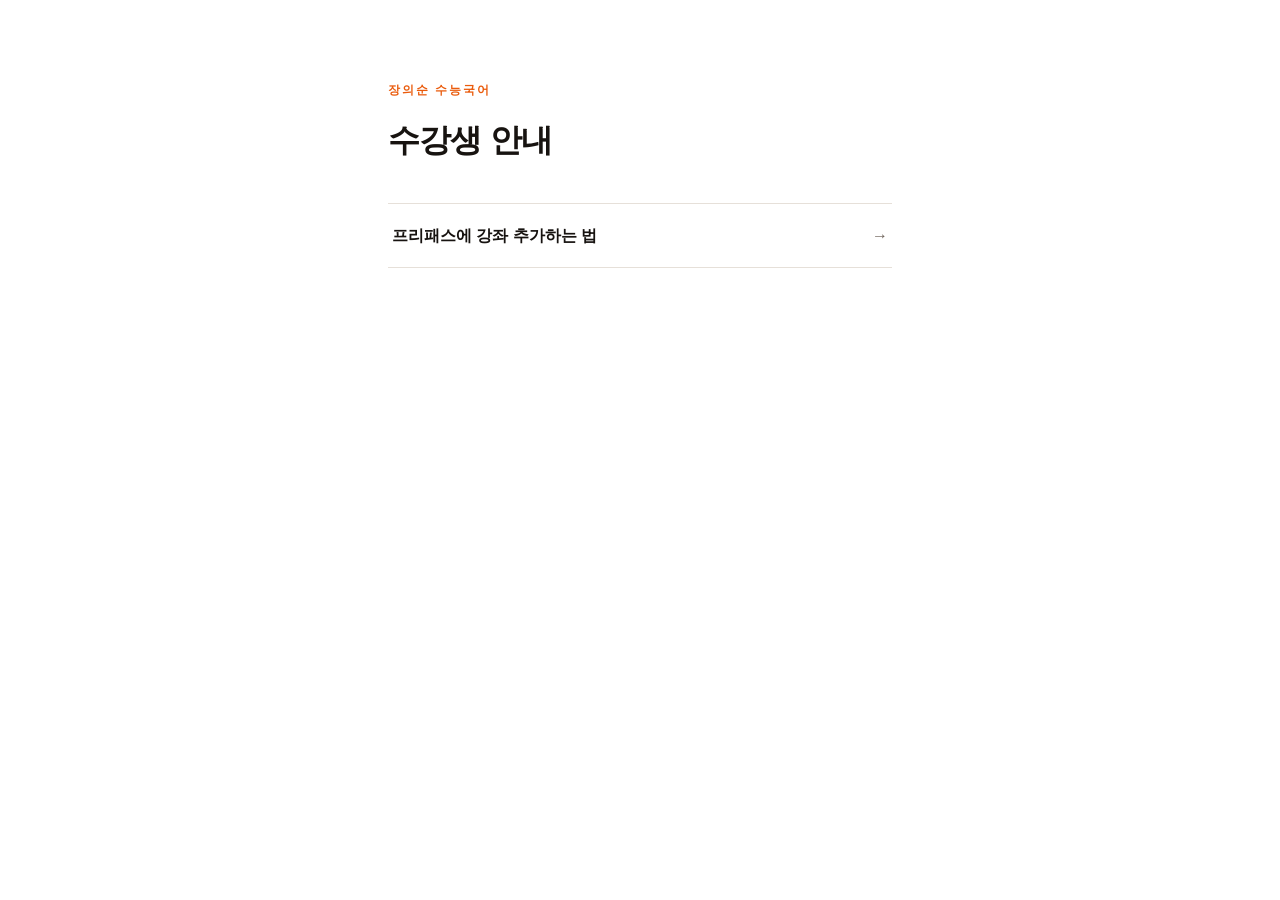
==== index.html @ 51832024 "수강생 안내: 프리패스 강좌 추가하는 법" ====
<!doctype html>
<html lang="ko">
<head>
<meta charset="utf-8">
<meta name="viewport" content="width=device-width, initial-scale=1">
<title>수강생 안내 | 장의순 수능국어</title>
<meta name="robots" content="noindex">
<style>
  *, *::before, *::after { box-sizing: border-box; margin: 0; padding: 0; }
  :root {
    --ground: #ffffff; --ink: #171310; --muted: #6f645b;
    --line: #e6e0d9; --accent: #ea5b0c;
  }
  @media (prefers-color-scheme: dark) {
    :root { --ground: #141110; --ink: #f2ede8; --muted: #a39890; --line: #322c28; --accent: #ff7a2f; }
  }
  body {
    background: var(--ground); color: var(--ink);
    font-family: -apple-system, BlinkMacSystemFont, "Apple SD Gothic Neo", "Pretendard", "Malgun Gothic", "Noto Sans KR", sans-serif;
    line-height: 1.7; -webkit-font-smoothing: antialiased;
  }
  .wrap { max-width: 34rem; margin: 0 auto; padding: 5rem 1.25rem; display: flex; flex-direction: column; gap: 2.25rem; }
  .eyebrow { font-size: .74rem; font-weight: 700; letter-spacing: .16em; color: var(--accent); }
  h1 { font-size: 2rem; font-weight: 800; letter-spacing: -.025em; margin-top: .8rem; }
  ul { list-style: none; display: flex; flex-direction: column; }
  li { border-top: 1px solid var(--line); }
  li:last-child { border-bottom: 1px solid var(--line); }
  a { display: flex; justify-content: space-between; align-items: center; gap: 1rem; padding: 1.1rem .25rem; color: inherit; text-decoration: none; font-weight: 600; }
  a:hover { color: var(--accent); }
  a::after { content: "→"; color: var(--muted); }
  a:hover::after { color: var(--accent); }
  :focus-visible { outline: 2px solid var(--accent); outline-offset: 3px; }
</style>
</head>
<body>
  <div class="wrap">
    <header>
      <div class="eyebrow">장의순 수능국어</div>
      <h1>수강생 안내</h1>
    </header>
    <ul>
      <li><a href="./add-course/">프리패스에 강좌 추가하는 법</a></li>
    </ul>
  </div>
</body>
</html>
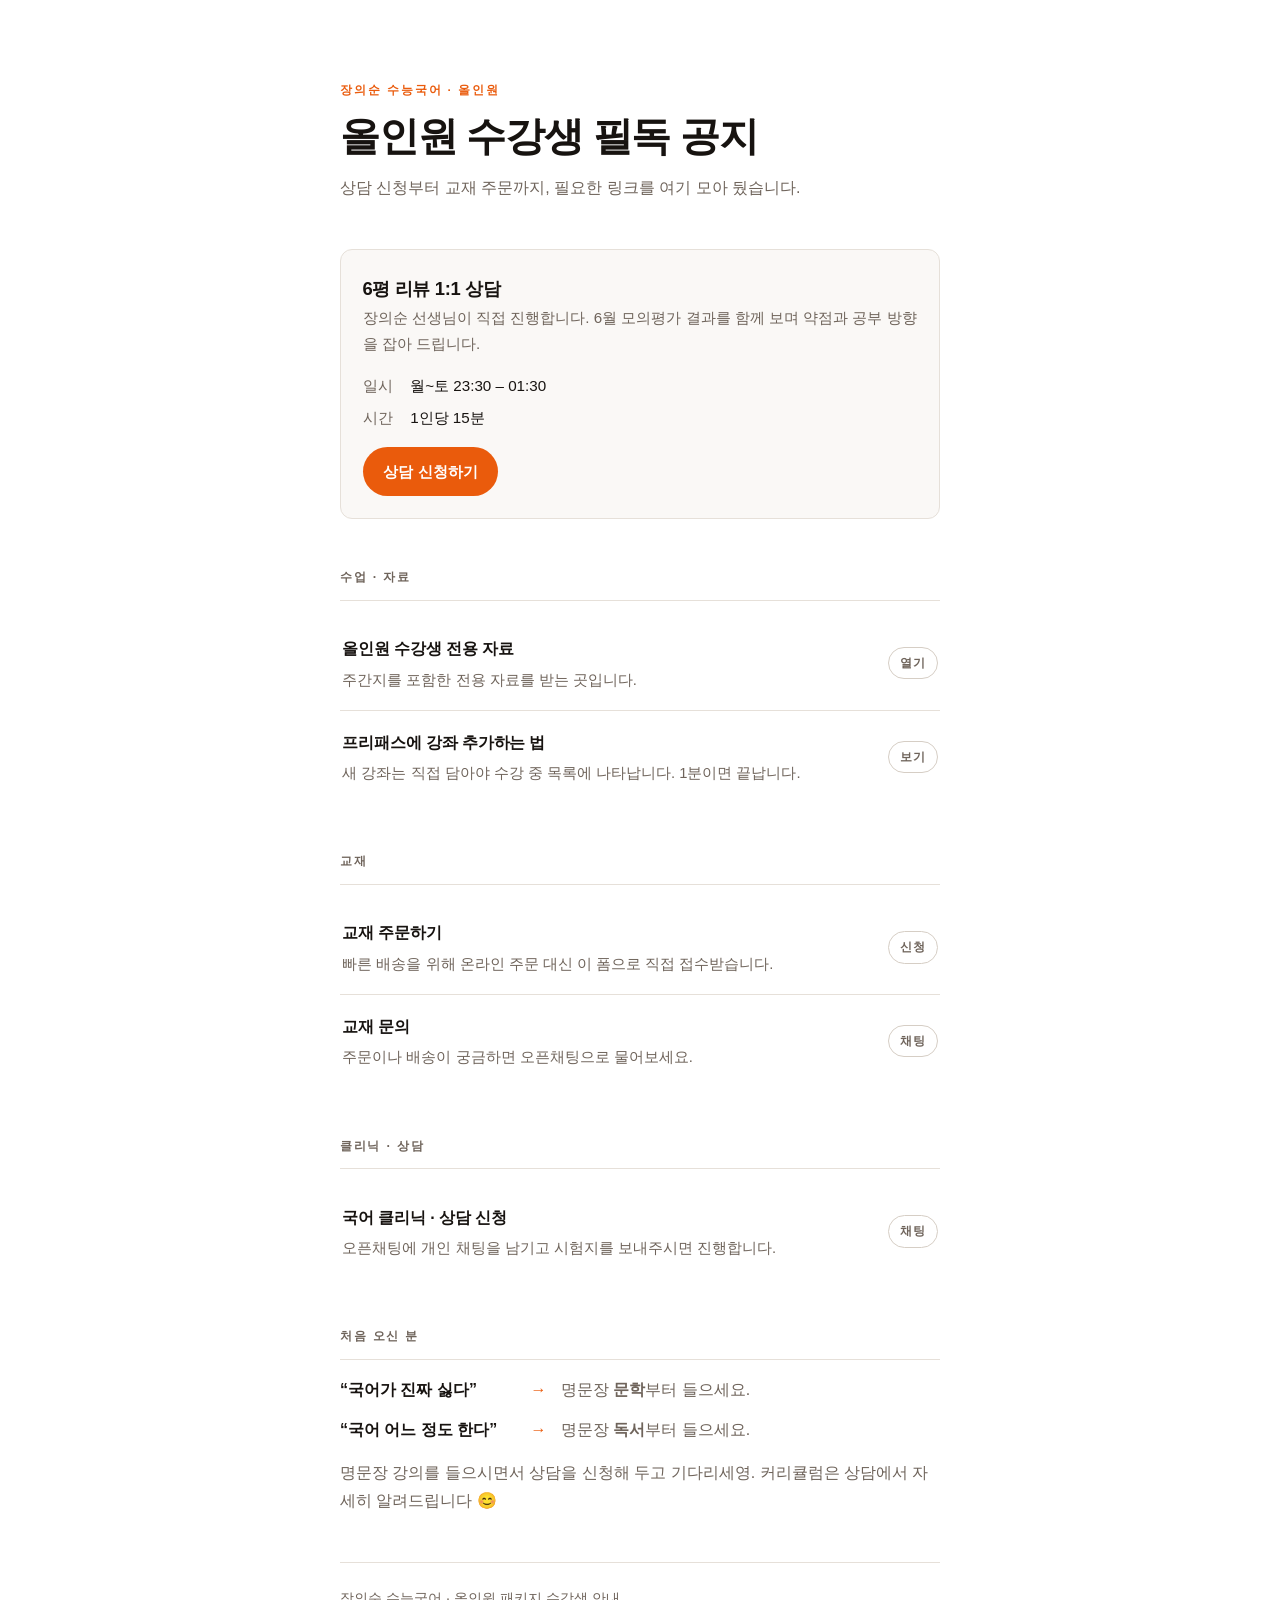
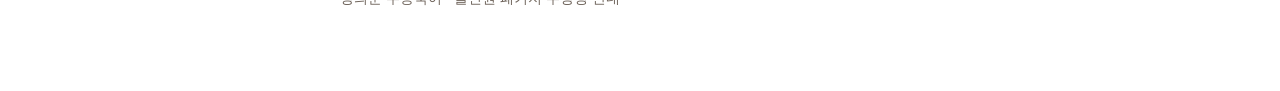
==== commit 11e92f8f: "필독 공지 메뉴 페이지(상담·자료·교재·클리닉)" ====
--- a/index.html
+++ b/index.html
@@ -3,44 +3,243 @@
 <head>
 <meta charset="utf-8">
 <meta name="viewport" content="width=device-width, initial-scale=1">
-<title>수강생 안내 | 장의순 수능국어</title>
+<title>올인원 수강생 필독 공지 | 장의순 수능국어</title>
 <meta name="robots" content="noindex">
+<meta name="description" content="상담 신청, 전용 자료, 교재 주문, 강좌 추가까지 한 곳에서.">
+<meta property="og:title" content="올인원 수강생 필독 공지">
+<meta property="og:description" content="상담 신청, 전용 자료, 교재 주문, 강좌 추가까지 한 곳에서.">
 <style>
   *, *::before, *::after { box-sizing: border-box; margin: 0; padding: 0; }
+  img { max-width: 100%; }
+  html { -webkit-text-size-adjust: 100%; }
+  ul { list-style: none; }
+
   :root {
-    --ground: #ffffff; --ink: #171310; --muted: #6f645b;
-    --line: #e6e0d9; --accent: #ea5b0c;
+    --ground: #ffffff;
+    --raise: #faf8f6;
+    --ink: #171310;
+    --muted: #6f645b;
+    --line: #e6e0d9;
+    --line-strong: #d6cec5;
+    --accent: #ea5b0c;
+    --accent-soft: #fdf0e6;
   }
   @media (prefers-color-scheme: dark) {
-    :root { --ground: #141110; --ink: #f2ede8; --muted: #a39890; --line: #322c28; --accent: #ff7a2f; }
-  }
+    :root {
+      --ground: #141110;
+      --raise: #1d1917;
+      --ink: #f2ede8;
+      --muted: #a39890;
+      --line: #322c28;
+      --line-strong: #443c36;
+      --accent: #ff7a2f;
+      --accent-soft: #2a1c12;
+    }
+  }
+
   body {
-    background: var(--ground); color: var(--ink);
-    font-family: -apple-system, BlinkMacSystemFont, "Apple SD Gothic Neo", "Pretendard", "Malgun Gothic", "Noto Sans KR", sans-serif;
-    line-height: 1.7; -webkit-font-smoothing: antialiased;
-  }
-  .wrap { max-width: 34rem; margin: 0 auto; padding: 5rem 1.25rem; display: flex; flex-direction: column; gap: 2.25rem; }
-  .eyebrow { font-size: .74rem; font-weight: 700; letter-spacing: .16em; color: var(--accent); }
-  h1 { font-size: 2rem; font-weight: 800; letter-spacing: -.025em; margin-top: .8rem; }
-  ul { list-style: none; display: flex; flex-direction: column; }
-  li { border-top: 1px solid var(--line); }
-  li:last-child { border-bottom: 1px solid var(--line); }
-  a { display: flex; justify-content: space-between; align-items: center; gap: 1rem; padding: 1.1rem .25rem; color: inherit; text-decoration: none; font-weight: 600; }
-  a:hover { color: var(--accent); }
-  a::after { content: "→"; color: var(--muted); }
-  a:hover::after { color: var(--accent); }
-  :focus-visible { outline: 2px solid var(--accent); outline-offset: 3px; }
+    background: var(--ground);
+    color: var(--ink);
+    font-family: -apple-system, BlinkMacSystemFont, "Apple SD Gothic Neo",
+      "Pretendard", "Malgun Gothic", "Noto Sans KR", sans-serif;
+    line-height: 1.72;
+    -webkit-font-smoothing: antialiased;
+  }
+
+  .wrap {
+    max-width: 40rem;
+    margin: 0 auto;
+    padding: clamp(2.75rem, 8vw, 5rem) 1.25rem 5rem;
+    display: flex;
+    flex-direction: column;
+    gap: 3rem;
+  }
+
+  header { display: flex; flex-direction: column; gap: .75rem; }
+  .eyebrow {
+    font-size: .74rem; font-weight: 700; letter-spacing: .16em; color: var(--accent);
+  }
+  h1 {
+    font-size: clamp(1.85rem, 5.5vw, 2.5rem);
+    font-weight: 800; letter-spacing: -.03em; line-height: 1.24;
+    text-wrap: balance;
+  }
+  .lede { color: var(--muted); }
+
+  .block { display: flex; flex-direction: column; gap: 1rem; }
+  .block > h2 {
+    font-size: .78rem; font-weight: 700; letter-spacing: .14em;
+    color: var(--muted); text-transform: uppercase;
+    padding-bottom: .7rem; border-bottom: 1px solid var(--line);
+  }
+
+  .menu { display: flex; flex-direction: column; }
+  .menu li + li { border-top: 1px solid var(--line); }
+  .item {
+    display: grid;
+    grid-template-columns: 1fr auto;
+    align-items: center;
+    gap: .35rem 1rem;
+    padding: 1.15rem .15rem;
+    color: inherit; text-decoration: none;
+  }
+  .item .title { font-weight: 650; letter-spacing: -.01em; }
+  .item .desc { grid-column: 1; color: var(--muted); font-size: .92rem; line-height: 1.55; }
+  .item .go {
+    grid-row: 1 / span 2;
+    grid-column: 2;
+    font-size: .75rem; font-weight: 700; letter-spacing: .04em;
+    color: var(--muted);
+    border: 1px solid var(--line-strong);
+    border-radius: 999px;
+    padding: .3rem .7rem;
+    white-space: nowrap;
+  }
+  .item:hover .title { color: var(--accent); }
+  .item:hover .go { color: var(--accent); border-color: var(--accent); }
+  .item:focus-visible { outline: 2px solid var(--accent); outline-offset: 2px; border-radius: 6px; }
+
+  .card {
+    background: var(--raise);
+    border: 1px solid var(--line);
+    border-radius: 12px;
+    padding: 1.4rem 1.35rem;
+    display: flex; flex-direction: column; gap: 1rem;
+  }
+  .card h3 { font-size: 1.15rem; font-weight: 750; letter-spacing: -.02em; }
+  .card p { color: var(--muted); font-size: .95rem; }
+  dl { display: grid; grid-template-columns: auto 1fr; gap: .4rem 1.1rem; font-size: .95rem; }
+  dt { color: var(--muted); }
+  dd { font-variant-numeric: tabular-nums; }
+  .btn {
+    align-self: flex-start;
+    background: var(--accent);
+    color: #fff;
+    text-decoration: none;
+    font-weight: 700;
+    font-size: .95rem;
+    padding: .7rem 1.3rem;
+    border-radius: 999px;
+  }
+  .btn:hover { filter: brightness(1.07); }
+  .btn:focus-visible { outline: 2px solid var(--ink); outline-offset: 2px; }
+
+  .track { display: flex; flex-direction: column; gap: .8rem; }
+  .track-row { display: flex; gap: .9rem; align-items: baseline; }
+  .track-row .quote {
+    flex: none; width: 11rem;
+    color: var(--ink); font-weight: 600;
+  }
+  .track-row .arrow { color: var(--accent); font-weight: 700; }
+  .track-row .answer { color: var(--muted); }
+
+  footer {
+    border-top: 1px solid var(--line);
+    padding-top: 1.4rem;
+    color: var(--muted);
+    font-size: .9rem;
+  }
+
+  @media (max-width: 30rem) {
+    .track-row { flex-direction: column; gap: .15rem; }
+    .track-row .quote { width: auto; }
+    .track-row .arrow { display: none; }
+  }
 </style>
 </head>
 <body>
   <div class="wrap">
+
     <header>
-      <div class="eyebrow">장의순 수능국어</div>
-      <h1>수강생 안내</h1>
+      <div class="eyebrow">장의순 수능국어 · 올인원</div>
+      <h1>올인원 수강생 필독 공지</h1>
+      <p class="lede">상담 신청부터 교재 주문까지, 필요한 링크를 여기 모아 뒀습니다.</p>
     </header>
-    <ul>
-      <li><a href="./add-course/">프리패스에 강좌 추가하는 법</a></li>
-    </ul>
+
+    <section class="card">
+      <div>
+        <h3>6평 리뷰 1:1 상담</h3>
+        <p>장의순 선생님이 직접 진행합니다. 6월 모의평가 결과를 함께 보며 약점과 공부 방향을 잡아 드립니다.</p>
+      </div>
+      <dl>
+        <dt>일시</dt><dd>월~토 23:30 – 01:30</dd>
+        <dt>시간</dt><dd>1인당 15분</dd>
+      </dl>
+      <a class="btn" href="https://docs.google.com/spreadsheets/d/1Rv5taTVBZGKV3mvLDieI04fApogchhBUBjXWl4GNG7U/edit?usp=sharing" target="_blank" rel="noopener">상담 신청하기</a>
+    </section>
+
+    <section class="block">
+      <h2>수업 · 자료</h2>
+      <ul class="menu">
+        <li>
+          <a class="item" href="https://naver.me/xjYJj9du" target="_blank" rel="noopener">
+            <span class="title">올인원 수강생 전용 자료</span>
+            <span class="go">열기</span>
+            <span class="desc">주간지를 포함한 전용 자료를 받는 곳입니다.</span>
+          </a>
+        </li>
+        <li>
+          <a class="item" href="./add-course/">
+            <span class="title">프리패스에 강좌 추가하는 법</span>
+            <span class="go">보기</span>
+            <span class="desc">새 강좌는 직접 담아야 수강 중 목록에 나타납니다. 1분이면 끝납니다.</span>
+          </a>
+        </li>
+      </ul>
+    </section>
+
+    <section class="block">
+      <h2>교재</h2>
+      <ul class="menu">
+        <li>
+          <a class="item" href="https://docs.google.com/forms/d/e/1FAIpQLSdZGG7KJLqNq7u9Z283XV1Jd8VkesAXW1IjnWoMHFxzt0jbwA/viewform" target="_blank" rel="noopener">
+            <span class="title">교재 주문하기</span>
+            <span class="go">신청</span>
+            <span class="desc">빠른 배송을 위해 온라인 주문 대신 이 폼으로 직접 접수받습니다.</span>
+          </a>
+        </li>
+        <li>
+          <a class="item" href="https://open.kakao.com/o/sycEBRCi" target="_blank" rel="noopener">
+            <span class="title">교재 문의</span>
+            <span class="go">채팅</span>
+            <span class="desc">주문이나 배송이 궁금하면 오픈채팅으로 물어보세요.</span>
+          </a>
+        </li>
+      </ul>
+    </section>
+
+    <section class="block">
+      <h2>클리닉 · 상담</h2>
+      <ul class="menu">
+        <li>
+          <a class="item" href="https://open.kakao.com/o/sfxsJpri" target="_blank" rel="noopener">
+            <span class="title">국어 클리닉 · 상담 신청</span>
+            <span class="go">채팅</span>
+            <span class="desc">오픈채팅에 개인 채팅을 남기고 시험지를 보내주시면 진행합니다.</span>
+          </a>
+        </li>
+      </ul>
+    </section>
+
+    <section class="block">
+      <h2>처음 오신 분</h2>
+      <div class="track">
+        <div class="track-row">
+          <span class="quote">“국어가 진짜 싫다”</span>
+          <span class="arrow">→</span>
+          <span class="answer">명문장 <b>문학</b>부터 들으세요.</span>
+        </div>
+        <div class="track-row">
+          <span class="quote">“국어 어느 정도 한다”</span>
+          <span class="arrow">→</span>
+          <span class="answer">명문장 <b>독서</b>부터 들으세요.</span>
+        </div>
+      </div>
+      <p class="lede">명문장 강의를 들으시면서 상담을 신청해 두고 기다리세영. 커리큘럼은 상담에서 자세히 알려드립니다 😊</p>
+    </section>
+
+    <footer>장의순 수능국어 · 올인원 패키지 수강생 안내</footer>
+
   </div>
 </body>
 </html>
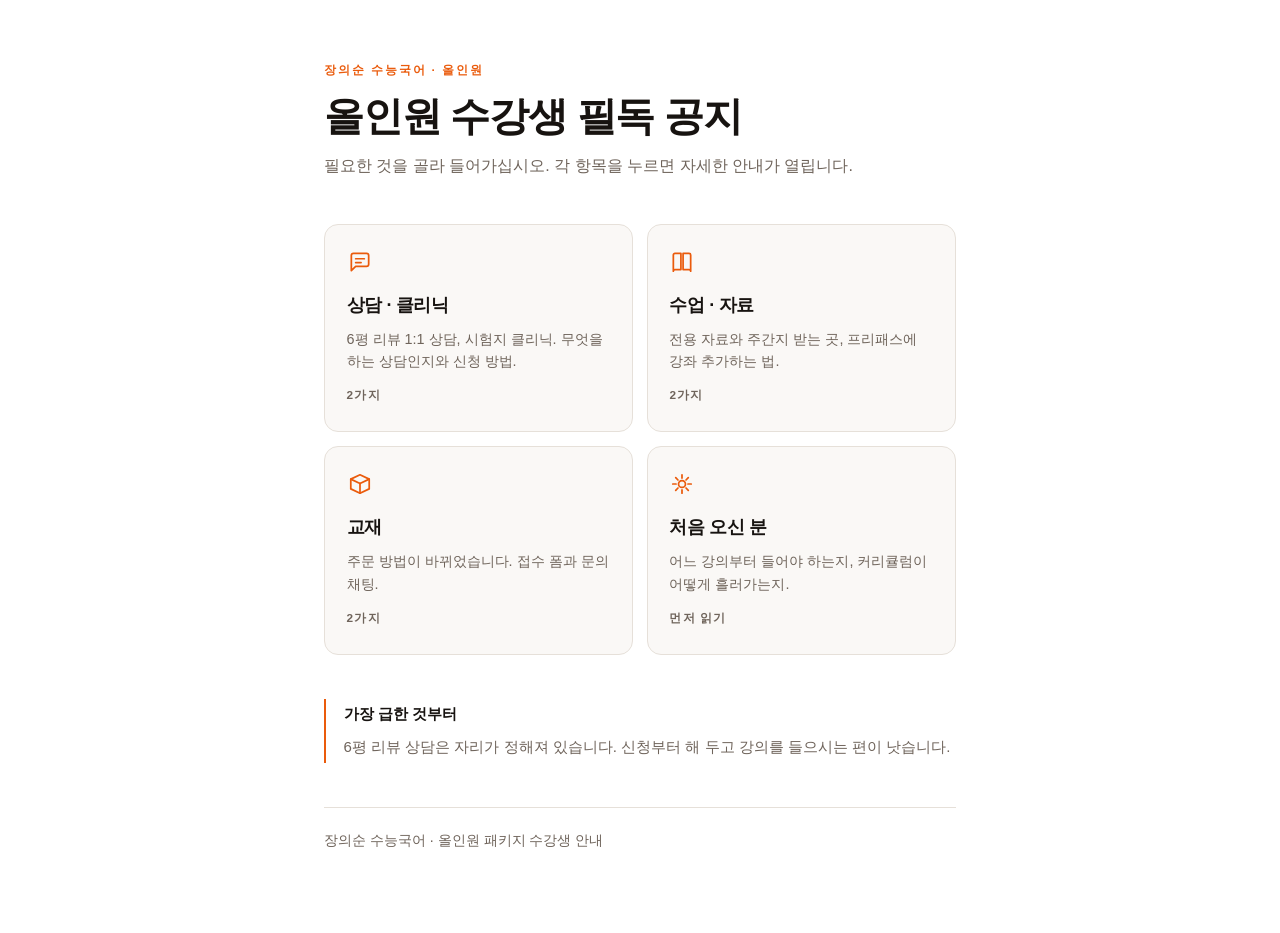
==== commit c98671be: "카테고리 구조 개편: 상담·수업자료·교재·처음오신분 + 항목별 설명" ====
--- a/index.html
+++ b/index.html
@@ -8,144 +8,7 @@
 <meta name="description" content="상담 신청, 전용 자료, 교재 주문, 강좌 추가까지 한 곳에서.">
 <meta property="og:title" content="올인원 수강생 필독 공지">
 <meta property="og:description" content="상담 신청, 전용 자료, 교재 주문, 강좌 추가까지 한 곳에서.">
-<style>
-  *, *::before, *::after { box-sizing: border-box; margin: 0; padding: 0; }
-  img { max-width: 100%; }
-  html { -webkit-text-size-adjust: 100%; }
-  ul { list-style: none; }
-
-  :root {
-    --ground: #ffffff;
-    --raise: #faf8f6;
-    --ink: #171310;
-    --muted: #6f645b;
-    --line: #e6e0d9;
-    --line-strong: #d6cec5;
-    --accent: #ea5b0c;
-    --accent-soft: #fdf0e6;
-  }
-  @media (prefers-color-scheme: dark) {
-    :root {
-      --ground: #141110;
-      --raise: #1d1917;
-      --ink: #f2ede8;
-      --muted: #a39890;
-      --line: #322c28;
-      --line-strong: #443c36;
-      --accent: #ff7a2f;
-      --accent-soft: #2a1c12;
-    }
-  }
-
-  body {
-    background: var(--ground);
-    color: var(--ink);
-    font-family: -apple-system, BlinkMacSystemFont, "Apple SD Gothic Neo",
-      "Pretendard", "Malgun Gothic", "Noto Sans KR", sans-serif;
-    line-height: 1.72;
-    -webkit-font-smoothing: antialiased;
-  }
-
-  .wrap {
-    max-width: 40rem;
-    margin: 0 auto;
-    padding: clamp(2.75rem, 8vw, 5rem) 1.25rem 5rem;
-    display: flex;
-    flex-direction: column;
-    gap: 3rem;
-  }
-
-  header { display: flex; flex-direction: column; gap: .75rem; }
-  .eyebrow {
-    font-size: .74rem; font-weight: 700; letter-spacing: .16em; color: var(--accent);
-  }
-  h1 {
-    font-size: clamp(1.85rem, 5.5vw, 2.5rem);
-    font-weight: 800; letter-spacing: -.03em; line-height: 1.24;
-    text-wrap: balance;
-  }
-  .lede { color: var(--muted); }
-
-  .block { display: flex; flex-direction: column; gap: 1rem; }
-  .block > h2 {
-    font-size: .78rem; font-weight: 700; letter-spacing: .14em;
-    color: var(--muted); text-transform: uppercase;
-    padding-bottom: .7rem; border-bottom: 1px solid var(--line);
-  }
-
-  .menu { display: flex; flex-direction: column; }
-  .menu li + li { border-top: 1px solid var(--line); }
-  .item {
-    display: grid;
-    grid-template-columns: 1fr auto;
-    align-items: center;
-    gap: .35rem 1rem;
-    padding: 1.15rem .15rem;
-    color: inherit; text-decoration: none;
-  }
-  .item .title { font-weight: 650; letter-spacing: -.01em; }
-  .item .desc { grid-column: 1; color: var(--muted); font-size: .92rem; line-height: 1.55; }
-  .item .go {
-    grid-row: 1 / span 2;
-    grid-column: 2;
-    font-size: .75rem; font-weight: 700; letter-spacing: .04em;
-    color: var(--muted);
-    border: 1px solid var(--line-strong);
-    border-radius: 999px;
-    padding: .3rem .7rem;
-    white-space: nowrap;
-  }
-  .item:hover .title { color: var(--accent); }
-  .item:hover .go { color: var(--accent); border-color: var(--accent); }
-  .item:focus-visible { outline: 2px solid var(--accent); outline-offset: 2px; border-radius: 6px; }
-
-  .card {
-    background: var(--raise);
-    border: 1px solid var(--line);
-    border-radius: 12px;
-    padding: 1.4rem 1.35rem;
-    display: flex; flex-direction: column; gap: 1rem;
-  }
-  .card h3 { font-size: 1.15rem; font-weight: 750; letter-spacing: -.02em; }
-  .card p { color: var(--muted); font-size: .95rem; }
-  dl { display: grid; grid-template-columns: auto 1fr; gap: .4rem 1.1rem; font-size: .95rem; }
-  dt { color: var(--muted); }
-  dd { font-variant-numeric: tabular-nums; }
-  .btn {
-    align-self: flex-start;
-    background: var(--accent);
-    color: #fff;
-    text-decoration: none;
-    font-weight: 700;
-    font-size: .95rem;
-    padding: .7rem 1.3rem;
-    border-radius: 999px;
-  }
-  .btn:hover { filter: brightness(1.07); }
-  .btn:focus-visible { outline: 2px solid var(--ink); outline-offset: 2px; }
-
-  .track { display: flex; flex-direction: column; gap: .8rem; }
-  .track-row { display: flex; gap: .9rem; align-items: baseline; }
-  .track-row .quote {
-    flex: none; width: 11rem;
-    color: var(--ink); font-weight: 600;
-  }
-  .track-row .arrow { color: var(--accent); font-weight: 700; }
-  .track-row .answer { color: var(--muted); }
-
-  footer {
-    border-top: 1px solid var(--line);
-    padding-top: 1.4rem;
-    color: var(--muted);
-    font-size: .9rem;
-  }
-
-  @media (max-width: 30rem) {
-    .track-row { flex-direction: column; gap: .15rem; }
-    .track-row .quote { width: auto; }
-    .track-row .arrow { display: none; }
-  }
-</style>
+<link rel="stylesheet" href="./assets/style.css">
 </head>
 <body>
   <div class="wrap">
@@ -153,90 +16,67 @@
     <header>
       <div class="eyebrow">장의순 수능국어 · 올인원</div>
       <h1>올인원 수강생 필독 공지</h1>
-      <p class="lede">상담 신청부터 교재 주문까지, 필요한 링크를 여기 모아 뒀습니다.</p>
+      <p class="lede">필요한 것을 골라 들어가십시오. 각 항목을 누르면 자세한 안내가 열립니다.</p>
     </header>
 
-    <section class="card">
-      <div>
-        <h3>6평 리뷰 1:1 상담</h3>
-        <p>장의순 선생님이 직접 진행합니다. 6월 모의평가 결과를 함께 보며 약점과 공부 방향을 잡아 드립니다.</p>
-      </div>
-      <dl>
-        <dt>일시</dt><dd>월~토 23:30 – 01:30</dd>
-        <dt>시간</dt><dd>1인당 15분</dd>
-      </dl>
-      <a class="btn" href="https://docs.google.com/spreadsheets/d/1Rv5taTVBZGKV3mvLDieI04fApogchhBUBjXWl4GNG7U/edit?usp=sharing" target="_blank" rel="noopener">상담 신청하기</a>
-    </section>
+    <nav class="hub">
 
-    <section class="block">
-      <h2>수업 · 자료</h2>
-      <ul class="menu">
-        <li>
-          <a class="item" href="https://naver.me/xjYJj9du" target="_blank" rel="noopener">
-            <span class="title">올인원 수강생 전용 자료</span>
-            <span class="go">열기</span>
-            <span class="desc">주간지를 포함한 전용 자료를 받는 곳입니다.</span>
-          </a>
-        </li>
-        <li>
-          <a class="item" href="./add-course/">
-            <span class="title">프리패스에 강좌 추가하는 법</span>
-            <span class="go">보기</span>
-            <span class="desc">새 강좌는 직접 담아야 수강 중 목록에 나타납니다. 1분이면 끝납니다.</span>
-          </a>
-        </li>
-      </ul>
-    </section>
+      <a class="tile" href="./consult/">
+        <span class="mark" aria-hidden="true">
+          <svg width="26" height="26" viewBox="0 0 24 24" fill="none" stroke="currentColor" stroke-width="1.6" stroke-linecap="round" stroke-linejoin="round">
+            <path d="M20 14a2 2 0 0 1-2 2H8l-4 4V6a2 2 0 0 1 2-2h12a2 2 0 0 1 2 2z"/>
+            <path d="M8 9h8M8 12.5h5"/>
+          </svg>
+        </span>
+        <span class="name">상담 · 클리닉</span>
+        <span class="hint">6평 리뷰 1:1 상담, 시험지 클리닉. 무엇을 하는 상담인지와 신청 방법.</span>
+        <span class="count">2가지</span>
+      </a>
 
-    <section class="block">
-      <h2>교재</h2>
-      <ul class="menu">
-        <li>
-          <a class="item" href="https://docs.google.com/forms/d/e/1FAIpQLSdZGG7KJLqNq7u9Z283XV1Jd8VkesAXW1IjnWoMHFxzt0jbwA/viewform" target="_blank" rel="noopener">
-            <span class="title">교재 주문하기</span>
-            <span class="go">신청</span>
-            <span class="desc">빠른 배송을 위해 온라인 주문 대신 이 폼으로 직접 접수받습니다.</span>
-          </a>
-        </li>
-        <li>
-          <a class="item" href="https://open.kakao.com/o/sycEBRCi" target="_blank" rel="noopener">
-            <span class="title">교재 문의</span>
-            <span class="go">채팅</span>
-            <span class="desc">주문이나 배송이 궁금하면 오픈채팅으로 물어보세요.</span>
-          </a>
-        </li>
-      </ul>
-    </section>
+      <a class="tile" href="./class/">
+        <span class="mark" aria-hidden="true">
+          <svg width="26" height="26" viewBox="0 0 24 24" fill="none" stroke="currentColor" stroke-width="1.6" stroke-linecap="round" stroke-linejoin="round">
+            <path d="M4 5.5A1.5 1.5 0 0 1 5.5 4H11v15H5.5A1.5 1.5 0 0 0 4 20.5z"/>
+            <path d="M20 5.5A1.5 1.5 0 0 0 18.5 4H13v15h5.5a1.5 1.5 0 0 1 1.5 1.5z"/>
+          </svg>
+        </span>
+        <span class="name">수업 · 자료</span>
+        <span class="hint">전용 자료와 주간지 받는 곳, 프리패스에 강좌 추가하는 법.</span>
+        <span class="count">2가지</span>
+      </a>
 
-    <section class="block">
-      <h2>클리닉 · 상담</h2>
-      <ul class="menu">
-        <li>
-          <a class="item" href="https://open.kakao.com/o/sfxsJpri" target="_blank" rel="noopener">
-            <span class="title">국어 클리닉 · 상담 신청</span>
-            <span class="go">채팅</span>
-            <span class="desc">오픈채팅에 개인 채팅을 남기고 시험지를 보내주시면 진행합니다.</span>
-          </a>
-        </li>
-      </ul>
-    </section>
+      <a class="tile" href="./books/">
+        <span class="mark" aria-hidden="true">
+          <svg width="26" height="26" viewBox="0 0 24 24" fill="none" stroke="currentColor" stroke-width="1.6" stroke-linecap="round" stroke-linejoin="round">
+            <path d="M3.5 7.5 12 3.5l8.5 4-8.5 4z"/>
+            <path d="M3.5 7.5v9l8.5 4 8.5-4v-9"/>
+            <path d="M12 11.5v9"/>
+          </svg>
+        </span>
+        <span class="name">교재</span>
+        <span class="hint">주문 방법이 바뀌었습니다. 접수 폼과 문의 채팅.</span>
+        <span class="count">2가지</span>
+      </a>
 
-    <section class="block">
-      <h2>처음 오신 분</h2>
-      <div class="track">
-        <div class="track-row">
-          <span class="quote">“국어가 진짜 싫다”</span>
-          <span class="arrow">→</span>
-          <span class="answer">명문장 <b>문학</b>부터 들으세요.</span>
-        </div>
-        <div class="track-row">
-          <span class="quote">“국어 어느 정도 한다”</span>
-          <span class="arrow">→</span>
-          <span class="answer">명문장 <b>독서</b>부터 들으세요.</span>
-        </div>
-      </div>
-      <p class="lede">명문장 강의를 들으시면서 상담을 신청해 두고 기다리세영. 커리큘럼은 상담에서 자세히 알려드립니다 😊</p>
-    </section>
+      <a class="tile" href="./start/">
+        <span class="mark" aria-hidden="true">
+          <svg width="26" height="26" viewBox="0 0 24 24" fill="none" stroke="currentColor" stroke-width="1.6" stroke-linecap="round" stroke-linejoin="round">
+            <path d="M12 3.5v3M12 17.5v3M3.5 12h3M17.5 12h3"/>
+            <path d="m6.2 6.2 2.1 2.1M15.7 15.7l2.1 2.1M17.8 6.2l-2.1 2.1M8.3 15.7l-2.1 2.1"/>
+            <circle cx="12" cy="12" r="3.2"/>
+          </svg>
+        </span>
+        <span class="name">처음 오신 분</span>
+        <span class="hint">어느 강의부터 들어야 하는지, 커리큘럼이 어떻게 흘러가는지.</span>
+        <span class="count">먼저 읽기</span>
+      </a>
+
+    </nav>
+
+    <div class="note">
+      <h3>가장 급한 것부터</h3>
+      <p>6평 리뷰 상담은 자리가 정해져 있습니다. 신청부터 해 두고 강의를 들으시는 편이 낫습니다.</p>
+    </div>
 
     <footer>장의순 수능국어 · 올인원 패키지 수강생 안내</footer>
 
--- a/assets/style.css
+++ b/assets/style.css
@@ -0,0 +1,230 @@
+*, *::before, *::after { box-sizing: border-box; margin: 0; padding: 0; }
+img { max-width: 100%; }
+html { -webkit-text-size-adjust: 100%; }
+ul, ol { list-style: none; }
+summary::-webkit-details-marker { display: none; }
+
+:root {
+  --ground: #ffffff;
+  --raise: #faf8f6;
+  --ink: #171310;
+  --muted: #6f645b;
+  --line: #e6e0d9;
+  --line-strong: #d6cec5;
+  --accent: #ea5b0c;
+  --accent-soft: #fdf0e6;
+  --shadow: 0 1px 2px rgba(23,19,16,.05), 0 14px 34px -22px rgba(23,19,16,.4);
+}
+@media (prefers-color-scheme: dark) {
+  :root {
+    --ground: #141110;
+    --raise: #1d1917;
+    --ink: #f2ede8;
+    --muted: #a39890;
+    --line: #322c28;
+    --line-strong: #453d37;
+    --accent: #ff7a2f;
+    --accent-soft: #2a1c12;
+    --shadow: 0 1px 2px rgba(0,0,0,.4), 0 14px 34px -22px rgba(0,0,0,.9);
+  }
+}
+
+body {
+  background: var(--ground);
+  color: var(--ink);
+  font-family: -apple-system, BlinkMacSystemFont, "Apple SD Gothic Neo",
+    "Pretendard", "Malgun Gothic", "Noto Sans KR", sans-serif;
+  line-height: 1.72;
+  -webkit-font-smoothing: antialiased;
+}
+:focus-visible { outline: 2px solid var(--accent); outline-offset: 3px; border-radius: 4px; }
+
+.wrap {
+  max-width: 42rem;
+  margin: 0 auto;
+  padding: clamp(2rem, 6vw, 3.75rem) 1.25rem 5rem;
+  display: flex;
+  flex-direction: column;
+  gap: 2.75rem;
+}
+
+/* ── 헤더 ── */
+.back {
+  align-self: flex-start;
+  font-size: .88rem; font-weight: 600;
+  color: var(--muted); text-decoration: none;
+}
+.back:hover { color: var(--accent); }
+.back::before { content: "← "; }
+
+header { display: flex; flex-direction: column; gap: .7rem; }
+.eyebrow { font-size: .74rem; font-weight: 700; letter-spacing: .16em; color: var(--accent); }
+h1 {
+  font-size: clamp(1.8rem, 5.4vw, 2.5rem);
+  font-weight: 800; letter-spacing: -.03em; line-height: 1.24;
+  text-wrap: balance;
+}
+.lede { color: var(--muted); max-width: 34em; }
+
+/* ── 카테고리 카드 (홈) ── */
+.hub { display: grid; grid-template-columns: repeat(2, 1fr); gap: .85rem; }
+@media (max-width: 32rem) { .hub { grid-template-columns: 1fr; } }
+.tile {
+  display: flex; flex-direction: column; gap: .45rem;
+  padding: 1.5rem 1.35rem 1.6rem;
+  background: var(--raise);
+  border: 1px solid var(--line);
+  border-radius: 14px;
+  text-decoration: none; color: inherit;
+  transition: border-color .15s ease, transform .15s ease;
+}
+.tile:hover { border-color: var(--accent); transform: translateY(-2px); }
+.tile .mark { color: var(--accent); }
+.tile .mark svg { display: block; }
+.tile .name { font-size: 1.12rem; font-weight: 750; letter-spacing: -.02em; margin-top: .5rem; }
+.tile .hint { color: var(--muted); font-size: .9rem; line-height: 1.55; }
+.tile .count {
+  margin-top: .35rem; font-size: .74rem; font-weight: 700;
+  letter-spacing: .1em; color: var(--muted);
+}
+
+/* ── 아코디언 (카테고리 안 항목) ── */
+.acc-list { display: flex; flex-direction: column; }
+.acc { border-top: 1px solid var(--line); }
+.acc-list .acc:last-child { border-bottom: 1px solid var(--line); }
+.acc > summary {
+  display: grid;
+  grid-template-columns: 1fr auto;
+  align-items: center;
+  gap: .3rem 1rem;
+  padding: 1.2rem .15rem;
+  cursor: pointer;
+  list-style: none;
+}
+.acc > summary .title { font-weight: 650; letter-spacing: -.012em; }
+.acc > summary .sub { grid-column: 1; color: var(--muted); font-size: .9rem; line-height: 1.5; }
+.acc > summary .chev {
+  grid-row: 1 / span 2; grid-column: 2;
+  width: 1.6rem; height: 1.6rem;
+  display: grid; place-items: center;
+  border: 1px solid var(--line-strong); border-radius: 999px;
+  color: var(--muted); font-size: .8rem;
+  transition: transform .18s ease, color .15s ease, border-color .15s ease;
+}
+.acc[open] > summary .chev { transform: rotate(180deg); color: var(--accent); border-color: var(--accent); }
+.acc > summary:hover .title { color: var(--accent); }
+.acc-body {
+  display: flex; flex-direction: column; gap: 1.1rem;
+  padding: .25rem .15rem 1.7rem;
+  color: var(--muted);
+}
+.acc-body p strong, .acc-body b { color: var(--ink); font-weight: 600; }
+
+/* ── 정보 표 ── */
+dl.facts {
+  display: grid; grid-template-columns: auto 1fr; gap: .45rem 1.2rem;
+  font-size: .95rem;
+  padding: 1rem 1.1rem;
+  background: var(--raise); border: 1px solid var(--line); border-radius: 10px;
+}
+dl.facts dt { color: var(--muted); white-space: nowrap; }
+dl.facts dd { color: var(--ink); font-variant-numeric: tabular-nums; }
+
+/* ── 버튼 ── */
+.btn {
+  align-self: flex-start;
+  background: var(--accent); color: #fff;
+  text-decoration: none; font-weight: 700; font-size: .95rem;
+  padding: .72rem 1.35rem; border-radius: 999px;
+}
+.btn:hover { filter: brightness(1.08); }
+.btn.ghost {
+  background: transparent; color: var(--ink);
+  border: 1px solid var(--line-strong);
+}
+.btn.ghost:hover { border-color: var(--accent); color: var(--accent); filter: none; }
+.btn-row { display: flex; flex-wrap: wrap; gap: .6rem; }
+
+/* ── 번호 단계 ── */
+ol.steps { display: flex; flex-direction: column; gap: .9rem; counter-reset: s; }
+ol.steps li {
+  display: grid; grid-template-columns: 1.6rem 1fr; gap: .85rem;
+  align-items: start;
+  counter-increment: s;
+}
+ol.steps li::before {
+  content: counter(s);
+  width: 1.6rem; height: 1.6rem;
+  display: grid; place-items: center;
+  border-radius: 999px;
+  background: var(--accent-soft); color: var(--accent);
+  font-size: .78rem; font-weight: 700; font-variant-numeric: tabular-nums;
+  transform: translateY(.2rem);
+}
+
+/* ── 준비물 체크 ── */
+ul.checks { display: flex; flex-direction: column; gap: .5rem; }
+ul.checks li { display: grid; grid-template-columns: 1.1rem 1fr; gap: .7rem; align-items: baseline; }
+ul.checks li::before { content: "✓"; color: var(--accent); font-weight: 700; }
+
+/* ── 스크린샷 ── */
+figure.shot {
+  border: 1px solid var(--line); border-radius: 10px;
+  background: var(--raise); overflow: hidden; box-shadow: var(--shadow);
+}
+figure.shot img { display: block; width: 100%; height: auto; }
+figure.shot figcaption {
+  padding: .6rem .85rem; border-top: 1px solid var(--line);
+  font-size: .82rem; color: var(--muted);
+}
+
+/* ── 커리큘럼 흐름 ── */
+.flow { display: flex; flex-direction: column; gap: 0; }
+.flow-step {
+  display: grid; grid-template-columns: auto 1fr; gap: 0 1rem;
+  align-items: start;
+}
+.flow-rail { display: flex; flex-direction: column; align-items: center; }
+.flow-dot {
+  width: .7rem; height: .7rem; border-radius: 999px;
+  background: var(--accent); margin-top: .55rem;
+}
+.flow-line { flex: 1; width: 1px; background: var(--line-strong); min-height: 1.6rem; }
+.flow-step:last-child .flow-line { display: none; }
+.flow-text { padding-bottom: 1.4rem; }
+.flow-step:last-child .flow-text { padding-bottom: 0; }
+.flow-name { font-weight: 650; letter-spacing: -.01em; }
+.flow-desc { color: var(--muted); font-size: .92rem; line-height: 1.55; }
+
+/* ── 갈림길 ── */
+.fork { display: flex; flex-direction: column; gap: .75rem; }
+.fork-row {
+  display: grid; grid-template-columns: 12rem auto 1fr; gap: .9rem;
+  align-items: baseline;
+  padding: .9rem 1rem;
+  border: 1px solid var(--line); border-radius: 10px; background: var(--raise);
+}
+.fork-row .quote { font-weight: 600; }
+.fork-row .arrow { color: var(--accent); font-weight: 700; }
+.fork-row .answer { color: var(--muted); }
+.fork-row .answer b { color: var(--ink); }
+@media (max-width: 32rem) {
+  .fork-row { grid-template-columns: 1fr; gap: .1rem; }
+  .fork-row .arrow { display: none; }
+}
+
+/* ── 알림 ── */
+.note {
+  border-left: 2px solid var(--accent);
+  padding: .15rem 0 .15rem 1.1rem;
+  display: flex; flex-direction: column; gap: .45rem;
+}
+.note h3 { font-size: .95rem; font-weight: 700; color: var(--ink); }
+.note p { color: var(--muted); font-size: .94rem; }
+
+footer {
+  border-top: 1px solid var(--line);
+  padding-top: 1.3rem;
+  color: var(--muted);
+  font-size: .88rem;
+}
